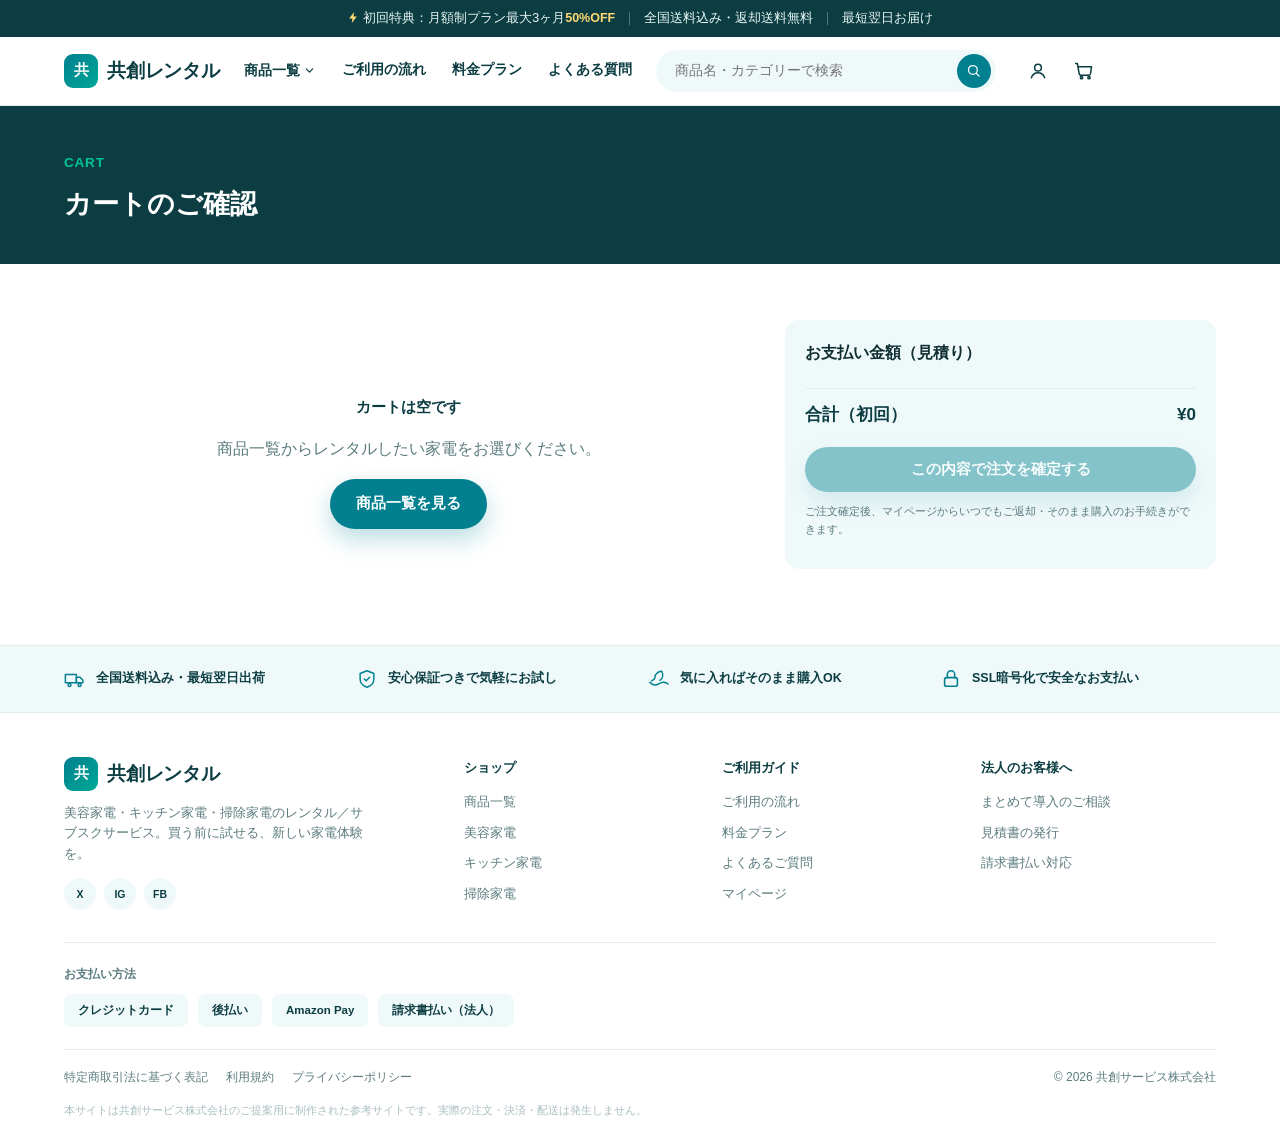
==== cart.html @ f58c416e "feat: 新增共创家电租赁服务全套静态网页及核心脚本 本次提交新增了共创家电租赁服务的全部前端静态页面，包括首页、商品列表页、商品详情页、购物车页、个人中心页、使用流程页以及法律声明页面；同时添加了" ====
<!DOCTYPE html>
<html lang="ja">
<head>
<meta charset="UTF-8">
<meta name="viewport" content="width=device-width, initial-scale=1.0">
<title>カート ｜ 共創レンタル</title>
<link rel="stylesheet" href="style.css">
</head>
<body>

<div id="site-header"></div>

<div class="page-hero">
  <div class="wrap">
    <p class="kicker">CART</p>
    <h1>カートのご確認</h1>
  </div>
</div>

<section class="section">
  <div class="wrap" id="cart-wrap" style="display:grid;grid-template-columns:1.6fr 1fr;gap:32px;align-items:start;">
    <div id="cart-list"></div>
    <div class="summary-box">
      <h4 style="margin-top:0;">お支払い金額（見積り）</h4>
      <div id="summary-rows"></div>
      <div class="summary-total"><span>合計（初回）</span><span id="summary-total">¥0</span></div>
      <button class="btn btn-primary" id="checkout-btn" style="width:100%;margin-top:18px;">この内容で注文を確定する</button>
      <p style="font-size:11px;color:var(--muted);margin-top:10px;">ご注文確定後、マイページからいつでもご返却・そのまま購入のお手続きができます。</p>
    </div>
  </div>
</section>

<div id="site-footer"></div>

<script src="app.js"></script>
<script>
  mountChrome("");

  function renderCart() {
    const cart = readCart();
    const listEl = document.getElementById("cart-list");
    const summaryEl = document.getElementById("summary-rows");
    const totalEl = document.getElementById("summary-total");

    if (cart.length === 0) {
      listEl.innerHTML = `<div class="empty-state">
        <p style="font-size:15px;font-weight:700;color:var(--dark);">カートは空です</p>
        <p>商品一覧からレンタルしたい家電をお選びください。</p>
        <a class="btn btn-primary" href="index.html">商品一覧を見る</a>
      </div>`;
      summaryEl.innerHTML = "";
      totalEl.textContent = "¥0";
      document.getElementById("checkout-btn").disabled = true;
      return;
    }

    listEl.innerHTML = cart.map((item, i) => {
      const p = getProduct(item.productId);
      const cat = p ? CATEGORY_META[p.category] : null;
      return `
      <div class="cart-row">
        <div class="thumb" style="background:${cat ? cat.bgFrom : "var(--cardbg)"};">${PRODUCT_ART[item.icon] || ""}</div>
        <div class="grow">
          <div class="name">${item.name}</div>
          <div class="meta">${item.planLabel}　/　${item.condition}${item.deliveryDate ? `　/　お届け予定日 ${item.deliveryDate}` : ""}</div>
          <button class="remove-btn" data-remove="${i}">削除</button>
        </div>
        <div class="price">${yen(item.price)}<div style="font-size:10.5px;font-weight:600;color:var(--muted);">/ ${item.unit}</div></div>
      </div>`;
    }).join("");

    let deliveryFee = cart.length * 480;
    let subtotal = cart.reduce((a, b) => a + b.price, 0);
    summaryEl.innerHTML = `
      <div class="summary-row"><span>商品レンタル料金（${cart.length}点）</span><span>${yen(subtotal)}</span></div>
      <div class="summary-row"><span>配送手数料</span><span>${yen(deliveryFee)}</span></div>
      <div class="summary-row"><span>返却送料</span><span>無料</span></div>
    `;
    totalEl.textContent = yen(subtotal + deliveryFee);
    document.getElementById("checkout-btn").disabled = false;

    listEl.querySelectorAll("[data-remove]").forEach(btn => {
      btn.addEventListener("click", () => {
        removeFromCart(parseInt(btn.dataset.remove, 10));
        updateCartBadge();
        renderCart();
      });
    });
  }

  document.getElementById("checkout-btn").addEventListener("click", () => {
    const cart = readCart();
    if (cart.length === 0) return;
    const orders = readOrders();
    const today = new Date().toISOString().slice(0, 10);
    cart.forEach((item) => {
      orders.unshift({
        id: "KS-" + Math.random().toString(36).slice(2, 8).toUpperCase(),
        productId: item.productId,
        name: item.name,
        icon: item.icon,
        planLabel: item.planLabel,
        price: item.price,
        status: "using",
        orderedAt: today,
      });
    });
    writeOrders(orders);
    clearCart();
    updateCartBadge();
    location.href = "mypage.html?ordered=1";
  });

  renderCart();
</script>
</body>
</html>
---- style.css ----
:root{
  --primary:#028090;
  --secondary:#00A896;
  --accent:#02C39A;
  --dark:#0B3D42;
  --dark2:#0f4c52;
  --text:#0F2E31;
  --muted:#5B7B7E;
  --cardbg:#F0F9FA;
  --line:#E3EEEE;
  --bg-hero:#DFF8FC;
  --warn:#C97A00;
  --sale:#E4572E;
  --radius:14px;
  --maxw:1200px;
  font-size:16px;
}
*{box-sizing:border-box;}
html,body{margin:0;padding:0;}
body{
  font-family:"Hiragino Kaku Gothic ProN","Hiragino Sans","Yu Gothic",-apple-system,BlinkMacSystemFont,"Segoe UI",Meiryo,sans-serif;
  color:var(--text);
  background:#fff;
  line-height:1.65;
  -webkit-font-smoothing:antialiased;
}
a{color:inherit;text-decoration:none;}
img{max-width:100%;display:block;}
.wrap{max-width:var(--maxw);margin:0 auto;padding:0 24px;}
button{font-family:inherit;cursor:pointer;}
svg{display:block;}

/* ---------- promo bar ---------- */
.promo-bar{
  background:var(--dark);color:#EAF7F6;font-size:12.5px;text-align:center;
  padding:8px 10px;display:flex;align-items:center;justify-content:center;gap:8px;flex-wrap:wrap;
}
.promo-bar b{color:#FFD873;}
.promo-bar svg{width:13px;height:13px;display:inline-block;vertical-align:-2px;color:#FFD873;}
.promo-bar .sep{opacity:.4;}

/* ---------- header ---------- */
.site-header{
  position:sticky;top:0;z-index:100;
  background:rgba(255,255,255,.96);backdrop-filter:blur(6px);
  border-bottom:1px solid var(--line);
}
.header-inner{
  max-width:var(--maxw);margin:0 auto;padding:13px 24px;
  display:flex;align-items:center;gap:22px;
}
.logo{display:flex;align-items:center;gap:9px;white-space:nowrap;}
.logo-mark{
  width:34px;height:34px;border-radius:9px;background:linear-gradient(135deg,var(--primary),var(--secondary));
  color:#fff;font-weight:800;font-size:15px;display:flex;align-items:center;justify-content:center;flex:none;
}
.logo-word{font-weight:800;font-size:19px;color:var(--dark);letter-spacing:-.01em;}

.main-nav{display:flex;align-items:center;gap:22px;font-size:14px;font-weight:700;color:var(--dark);white-space:nowrap;}
.main-nav a{padding:8px 2px;border-bottom:2px solid transparent;}
.main-nav a.active,.main-nav a:hover{border-bottom:2px solid var(--accent);}
.nav-item{position:relative;padding:8px 2px;}
.nav-item > span{display:flex;align-items:center;gap:3px;cursor:pointer;}
.nav-item > span svg{width:13px;height:13px;transition:transform .15s;}
.nav-item:hover > span svg{transform:rotate(180deg);}
.dropdown{
  position:absolute;top:100%;left:0;background:#fff;border:1px solid var(--line);border-radius:12px;
  box-shadow:0 16px 32px rgba(11,61,66,.14);padding:8px;min-width:170px;
  opacity:0;pointer-events:none;transform:translateY(6px);transition:opacity .15s, transform .15s;
}
.nav-item:hover .dropdown{opacity:1;pointer-events:auto;transform:translateY(0);}
.dropdown a{display:block;padding:9px 12px;border-radius:8px;font-size:13.5px;font-weight:600;}
.dropdown a:hover{background:var(--cardbg);color:var(--primary);border-bottom:none;}

.header-search{
  flex:1;max-width:340px;display:flex;align-items:center;background:var(--cardbg);
  border-radius:999px;padding:3px 4px 3px 16px;gap:8px;border:1px solid transparent;
}
.header-search:focus-within{border-color:var(--secondary);}
.header-search input{flex:1;border:none;background:none;font-size:13.5px;outline:none;color:var(--text);font-family:inherit;}
.header-search button{
  width:34px;height:34px;border-radius:50%;border:none;background:var(--primary);color:#fff;
  display:flex;align-items:center;justify-content:center;flex:none;
}
.header-search button svg{width:15px;height:15px;}

.header-actions{display:flex;align-items:center;gap:6px;}
.icon-btn{
  position:relative;width:40px;height:40px;border-radius:50%;display:flex;align-items:center;justify-content:center;
  color:var(--dark);
}
.icon-btn:hover{background:var(--cardbg);}
.icon-btn svg{width:20px;height:20px;}
.cart-badge{
  position:absolute;top:2px;right:2px;background:var(--accent);color:#fff;
  font-size:10px;font-weight:800;min-width:16px;height:16px;border-radius:8px;
  display:flex;align-items:center;justify-content:center;padding:0 3px;
}

/* ---------- hero ---------- */
.hero{
  background:linear-gradient(135deg,var(--bg-hero) 0%,#EAFBFB 55%,#ffffff 100%);
  padding:52px 0 40px;position:relative;overflow:hidden;
}
.hero-inner{max-width:var(--maxw);margin:0 auto;padding:0 24px;display:grid;grid-template-columns:1.05fr .95fr;gap:32px;align-items:center;position:relative;z-index:2;}
.eyebrow{display:inline-flex;align-items:center;gap:6px;background:#fff;border:1px solid var(--line);border-radius:999px;padding:6px 14px;font-size:12px;font-weight:800;color:var(--primary);margin-bottom:16px;}
.hero h1{font-size:33px;line-height:1.42;margin:0 0 14px;color:var(--dark);}
.hero p.lead{font-size:14.5px;color:var(--muted);margin:0 0 22px;max-width:500px;}
.hero-ctas{display:flex;gap:12px;flex-wrap:wrap;}
.btn{
  display:inline-flex;align-items:center;justify-content:center;gap:8px;
  padding:13px 26px;border-radius:999px;font-weight:700;font-size:14.5px;border:none;
  transition:transform .12s, box-shadow .12s;
}
.btn-primary{background:var(--primary);color:#fff;box-shadow:0 10px 24px rgba(2,128,144,.28);}
.btn-primary:hover{transform:translateY(-1px);box-shadow:0 12px 28px rgba(2,128,144,.36);}
.btn-outline{background:#fff;color:var(--primary);border:1.5px solid var(--primary);}
.btn-outline:hover{background:var(--cardbg);}
.btn-ghost{background:var(--cardbg);color:var(--dark);}
.btn-ghost:hover{background:#e4f2f2;}
.btn-sm{padding:9px 18px;font-size:12.5px;}
.btn:disabled{opacity:.45;cursor:not-allowed;}

.hero-badges{display:flex;gap:10px;margin-top:24px;flex-wrap:wrap;}
.badge{background:#fff;border:1px solid var(--line);border-radius:999px;padding:6px 14px;font-size:12px;color:var(--dark);font-weight:700;}

.hero-showcase{position:relative;height:380px;}
.hero-blob{position:absolute;border-radius:50%;filter:blur(0px);}
.hero-card{
  position:absolute;background:#fff;border-radius:18px;box-shadow:0 20px 44px rgba(11,61,66,.16);
  padding:16px;display:flex;align-items:center;gap:12px;
}
.hero-card .thumb{width:52px;height:52px;border-radius:12px;flex:none;display:flex;align-items:center;justify-content:center;}
.hero-card .thumb svg{width:100%;height:100%;}
.hero-card .name{font-size:12px;font-weight:700;color:var(--dark);max-width:130px;}
.hero-card .price{font-size:13px;font-weight:800;color:var(--primary);}
.hc-1{top:8px;left:24px;width:230px;animation:floatY 5s ease-in-out infinite;}
.hc-2{bottom:34px;left:60px;width:220px;animation:floatY 6s ease-in-out infinite .6s;}
.hc-3{top:130px;right:6px;width:210px;animation:floatY 5.5s ease-in-out infinite 1.1s;}
@keyframes floatY{0%,100%{transform:translateY(0);}50%{transform:translateY(-9px);}}

/* ---------- trust strip ---------- */
.trust-strip{background:var(--cardbg);padding:22px 0;border-top:1px solid var(--line);border-bottom:1px solid var(--line);}
.trust-grid{display:grid;grid-template-columns:repeat(4,1fr);gap:16px;}
.trust-item{display:flex;align-items:center;gap:10px;font-size:12.5px;font-weight:700;color:var(--dark);}
.trust-item svg{width:22px;height:22px;color:var(--primary);flex:none;}

/* ---------- section ---------- */
.section{padding:56px 0;}
.section-head{margin-bottom:28px;display:flex;align-items:flex-end;justify-content:space-between;gap:20px;flex-wrap:wrap;}
.kicker{color:var(--secondary);font-weight:800;font-size:12.5px;letter-spacing:.06em;margin:0 0 6px;}
.section-head h2{font-size:25px;margin:0;color:var(--dark);}
.section-head p{color:var(--muted);font-size:13.5px;margin:8px 0 0;}
.section-alt{background:var(--cardbg);}

/* ---------- category chips ---------- */
.cat-chips{display:flex;gap:10px;flex-wrap:wrap;margin-bottom:26px;}
.chip{
  padding:9px 18px;border-radius:999px;border:1.5px solid var(--line);background:#fff;
  font-size:13px;font-weight:700;color:var(--muted);
}
.chip.active{border-color:var(--primary);background:var(--dark);color:#fff;}
.chip:hover:not(.active){border-color:var(--secondary);color:var(--dark);}

/* ---------- product grid ---------- */
.product-grid{display:grid;grid-template-columns:repeat(5,1fr);gap:18px;}
.product-card{
  background:#fff;border:1px solid var(--line);border-radius:16px;
  padding:14px;transition:box-shadow .18s,transform .18s;position:relative;
}
.product-card:hover{box-shadow:0 18px 36px rgba(11,61,66,.14);transform:translateY(-4px);}
.product-thumb{
  border-radius:12px;aspect-ratio:1/1;
  display:flex;align-items:center;justify-content:center;margin-bottom:12px;position:relative;overflow:hidden;
}
.product-thumb svg{width:72%;height:72%;filter:drop-shadow(0 10px 14px rgba(11,61,66,.14));}
.wish-btn{
  position:absolute;top:9px;right:9px;width:30px;height:30px;border-radius:50%;background:#fff;
  display:flex;align-items:center;justify-content:center;box-shadow:0 4px 10px rgba(11,61,66,.14);border:none;
}
.wish-btn svg{width:15px;height:15px;color:var(--muted);}
.pbadge{position:absolute;top:9px;left:9px;font-size:10px;font-weight:800;padding:4px 9px;border-radius:999px;color:#fff;}
.pbadge-pop{background:var(--primary);}
.pbadge-new{background:var(--accent);}
.pbadge-sale{background:var(--sale);}
.product-cat{font-size:10.5px;color:var(--muted);font-weight:700;margin-bottom:4px;}
.product-title{font-size:13.5px;font-weight:700;color:var(--text);margin:0 0 6px;min-height:38px;}
.product-rating{font-size:11px;color:var(--muted);margin-bottom:9px;display:flex;align-items:center;gap:5px;}
.stars{color:#F2B705;display:inline-flex;gap:1px;vertical-align:middle;}
.stars svg{width:11px;height:11px;}
.product-price-row{display:flex;align-items:baseline;gap:7px;flex-wrap:wrap;}
.product-price{font-size:15.5px;font-weight:800;color:var(--primary);}
.product-price-was{font-size:11.5px;color:var(--muted);text-decoration:line-through;}
.product-price small{font-weight:600;color:var(--muted);font-size:10.5px;}
.quick-add{
  margin-top:10px;width:100%;padding:9px;border-radius:10px;background:var(--dark);color:#fff;
  font-size:12px;font-weight:700;border:none;opacity:0;transform:translateY(4px);transition:opacity .15s, transform .15s;
}
.product-card:hover .quick-add{opacity:1;transform:translateY(0);}

/* ---------- flow steps ---------- */
.flow-steps{display:grid;grid-template-columns:repeat(5,1fr);gap:0;position:relative;}
.flow-step{background:#fff;border:1px solid var(--line);border-radius:var(--radius);padding:22px 16px;text-align:center;position:relative;z-index:2;}
.flow-step .icon-circle{width:64px;height:64px;border-radius:50%;background:var(--cardbg);display:flex;align-items:center;justify-content:center;margin:0 auto 14px;}
.flow-step .icon-circle svg{width:30px;height:30px;color:var(--primary);}
.flow-step h3{font-size:13.5px;margin:0 0 8px;color:var(--dark);}
.flow-step p{font-size:11.5px;color:var(--muted);margin:0;}
.flow-arrow{display:flex;align-items:center;justify-content:center;color:var(--accent);font-size:22px;font-weight:800;z-index:1;margin:0 -4px;}

/* ---------- plan cards ---------- */
.plan-grid{display:grid;grid-template-columns:1fr 1fr;gap:20px;}
.plan-card{border-radius:16px;padding:28px;}
.plan-dark{background:var(--dark);color:#fff;}
.plan-light{background:var(--cardbg);color:var(--text);}
.plan-card h3{font-size:20px;margin:0 0 6px;}
.plan-card .sub{font-size:12.5px;opacity:.8;margin-bottom:16px;}
.plan-card ul{margin:0;padding-left:18px;font-size:13px;}
.plan-card li{margin-bottom:9px;}

/* ---------- cards / boxes ---------- */
.box-grid-3{display:grid;grid-template-columns:repeat(3,1fr);gap:16px;}
.box-grid-4{display:grid;grid-template-columns:repeat(4,1fr);gap:16px;}
.info-card{background:#fff;border:1px solid var(--line);border-radius:var(--radius);padding:20px;}
.info-card .icon-circle{width:52px;height:52px;border-radius:50%;background:var(--cardbg);display:flex;align-items:center;justify-content:center;margin-bottom:12px;}
.info-card .icon-circle svg{width:24px;height:24px;color:var(--primary);}
.info-card h4{margin:0 0 8px;font-size:14.5px;color:var(--dark);}
.info-card p{margin:0;font-size:12.5px;color:var(--muted);}

/* ---------- reviews ---------- */
.reviews-layout{display:grid;grid-template-columns:.8fr 1.6fr;gap:32px;align-items:start;}
.rating-summary{background:#fff;border:1px solid var(--line);border-radius:16px;padding:24px;}
.rating-big{font-size:42px;font-weight:800;color:var(--dark);line-height:1;}
.rating-summary .stars{margin:8px 0;}
.rating-summary .stars svg{width:15px;height:15px;}
.rating-count{font-size:12.5px;color:var(--muted);margin-bottom:18px;}
.rbar-row{display:flex;align-items:center;gap:8px;font-size:11.5px;color:var(--muted);margin-bottom:7px;}
.rbar-label{width:26px;flex:none;font-weight:700;}
.rbar-track{flex:1;height:7px;border-radius:4px;background:var(--cardbg);overflow:hidden;}
.rbar-fill{height:100%;background:#F2B705;border-radius:4px;}
.rbar-count{width:44px;text-align:right;flex:none;}
.review-card{background:#fff;border:1px solid var(--line);border-radius:14px;padding:18px 20px;margin-bottom:14px;}
.review-head{display:flex;align-items:center;gap:12px;margin-bottom:10px;}
.avatar{width:38px;height:38px;border-radius:50%;background:var(--dark);color:#fff;font-weight:800;font-size:14px;display:flex;align-items:center;justify-content:center;flex:none;}
.review-name{font-size:13px;font-weight:700;color:var(--dark);}
.review-date{font-size:11px;color:var(--muted);}
.review-stars{margin-left:auto;}
.review-stars svg{width:12px;height:12px;}
.review-tags{display:flex;flex-wrap:wrap;gap:6px;margin-bottom:8px;}
.rtag{font-size:10.5px;background:var(--cardbg);color:var(--primary);padding:3px 9px;border-radius:999px;font-weight:700;}
.review-text{font-size:12.8px;color:var(--text);margin:0;line-height:1.7;}

/* ---------- FAQ accordion ---------- */
.accordion{max-width:820px;}
.accordion-item{background:#fff;border:1px solid var(--line);border-radius:12px;margin-bottom:10px;overflow:hidden;}
.accordion-head{display:flex;align-items:center;justify-content:space-between;gap:14px;padding:17px 20px;cursor:pointer;font-size:13.5px;font-weight:700;color:var(--dark);}
.accordion-head .qmark{color:var(--primary);font-weight:800;margin-right:6px;}
.accordion-head svg{width:16px;height:16px;color:var(--muted);flex:none;transition:transform .18s;}
.accordion-item.open .accordion-head svg{transform:rotate(45deg);}
.accordion-body{max-height:0;overflow:hidden;transition:max-height .22s ease;}
.accordion-item.open .accordion-body{max-height:220px;}
.accordion-body-inner{padding:0 20px 18px 20px;font-size:12.8px;color:var(--muted);line-height:1.75;}

/* ---------- CTA band ---------- */
.cta-band{
  background:linear-gradient(120deg,var(--dark) 0%,var(--dark2) 100%);border-radius:22px;padding:44px 44px;
  display:flex;align-items:center;justify-content:space-between;gap:24px;flex-wrap:wrap;color:#fff;
}
.cta-band h3{font-size:22px;margin:0 0 8px;}
.cta-band p{margin:0;font-size:13px;color:#BFE3E0;}

/* ---------- footer ---------- */
.footer-logo{margin-bottom:12px;}
.footer-desc{font-size:12.5px;color:var(--muted);max-width:300px;margin:0 0 14px;}
.footer-social{display:flex;gap:8px;}
.social-dot{width:32px;height:32px;border-radius:50%;background:var(--cardbg);color:var(--dark);font-size:10.5px;font-weight:800;display:flex;align-items:center;justify-content:center;}
.site-footer{background:#fff;padding:44px 0 22px;}
.footer-grid{display:grid;grid-template-columns:1.6fr 1fr 1fr 1fr;gap:24px;margin-bottom:28px;}
.footer-grid h5{color:var(--dark);font-size:13px;margin:0 0 14px;}
.footer-grid ul{list-style:none;margin:0;padding:0;font-size:12.5px;}
.footer-grid li{margin-bottom:10px;}
.footer-grid a{color:var(--muted);}
.footer-grid a:hover{color:var(--primary);}
.footer-methods{border-top:1px solid var(--line);padding:22px 0;}
.footer-methods-label{font-size:11.5px;color:var(--muted);font-weight:700;margin-bottom:10px;}
.pay-badges{display:flex;gap:10px;flex-wrap:wrap;}
.pay-badge{background:var(--cardbg);color:var(--dark);font-size:11.5px;font-weight:700;padding:7px 14px;border-radius:8px;}
.footer-bottom{border-top:1px solid var(--line);padding-top:18px;font-size:12px;color:var(--muted);display:flex;justify-content:space-between;flex-wrap:wrap;gap:10px;}
.legal-links{display:flex;gap:18px;flex-wrap:wrap;}
.legal-links a:hover{color:var(--primary);}
.ref-note{font-size:10.5px;color:#A9BEC0;margin:14px 0 0;}

/* ---------- product detail page ---------- */
.breadcrumb{font-size:12px;color:var(--muted);margin:18px 0;}
.breadcrumb a:hover{color:var(--primary);}
.pd-grid{display:grid;grid-template-columns:.72fr .95fr .85fr;gap:32px;align-items:start;}
.pd-gallery-main{border-radius:18px;aspect-ratio:1/1;display:flex;align-items:center;justify-content:center;position:relative;overflow:hidden;}
.pd-gallery-main svg{width:58%;height:58%;filter:drop-shadow(0 16px 22px rgba(11,61,66,.16));}
.pd-thumbs{display:flex;gap:10px;margin-top:12px;}
.pd-thumb{width:64px;height:64px;border-radius:10px;border:1.5px solid var(--line);display:flex;align-items:center;justify-content:center;padding:8px;}
.pd-thumb.active{border-color:var(--primary);}
.pd-thumb svg{width:100%;height:100%;}
.pd-badges{display:flex;gap:8px;margin-bottom:10px;}
.pd-tagline{font-size:13px;color:var(--secondary);font-weight:700;margin:0 0 6px;}
.pd-title{font-size:22px;margin:0 0 8px;color:var(--dark);}
.pd-rating{font-size:13px;color:var(--muted);margin-bottom:16px;display:flex;align-items:center;gap:8px;}
.pd-rating .stars svg{width:13px;height:13px;}
.pd-plan-toggle{display:flex;gap:8px;margin-bottom:18px;}
.toggle-btn{flex:1;padding:12px;border-radius:10px;border:1.5px solid var(--line);background:#fff;text-align:center;font-weight:700;font-size:13px;color:var(--muted);cursor:pointer;}
.toggle-btn.active{border-color:var(--primary);background:var(--cardbg);color:var(--primary);}
.toggle-btn small{display:block;font-weight:600;font-size:11px;margin-top:2px;}
.pd-price-box{background:var(--cardbg);border-radius:14px;padding:18px 20px;margin-bottom:18px;}
.pd-price{font-size:27px;font-weight:800;color:var(--primary);}
.pd-price small{font-size:12px;font-weight:600;color:var(--muted);}
.pd-price-was{font-size:13px;color:var(--muted);text-decoration:line-through;margin-right:8px;}
.pd-condition{display:flex;gap:10px;margin-bottom:20px;}
.cond-btn{flex:1;padding:10px;border-radius:10px;border:1.5px solid var(--line);text-align:center;font-size:12.5px;font-weight:700;color:var(--muted);background:#fff;cursor:pointer;}
.cond-btn.active{border-color:var(--accent);color:var(--dark);background:#fff;box-shadow:0 0 0 2px rgba(2,195,154,.25) inset;}
.pd-actions{display:flex;gap:10px;margin-bottom:22px;}
.pd-note{background:#fff;border:1px solid var(--line);border-radius:12px;padding:16px;font-size:12.5px;color:var(--muted);margin-bottom:14px;}
.pd-note b{color:var(--dark);}
.spec-table{width:100%;border-collapse:collapse;font-size:13px;}
.spec-table tr{border-bottom:1px solid var(--line);}
.spec-table td{padding:10px 4px;}
.spec-table td:first-child{color:var(--muted);width:36%;}
.pd-tabs{display:flex;gap:4px;border-bottom:1px solid var(--line);margin:44px 0 24px;}
.pd-tab{padding:12px 20px;font-size:13.5px;font-weight:700;color:var(--muted);border-bottom:2px solid transparent;cursor:pointer;}
.pd-tab.active{color:var(--dark);border-bottom-color:var(--primary);}
.pd-tabpanel{display:none;}
.pd-tabpanel.active{display:block;}
.toast{
  position:fixed;bottom:26px;left:50%;transform:translateX(-50%) translateY(16px);
  background:var(--dark);color:#fff;padding:13px 22px;border-radius:999px;font-size:13.5px;font-weight:700;
  opacity:0;pointer-events:none;transition:opacity .2s, transform .2s;z-index:999;
}
.toast.show{opacity:1;transform:translateX(-50%) translateY(0);}

/* ---------- generic page header ---------- */
.page-hero{background:var(--dark);color:#fff;padding:38px 0;}
.page-hero .kicker{color:var(--accent);}
.page-hero h1{font-size:27px;margin:8px 0 0;}
.page-hero p{color:#BFE3E0;font-size:13.5px;margin:8px 0 0;max-width:560px;}

/* ---------- cart / mypage ---------- */
.cart-row{display:flex;align-items:center;gap:16px;background:#fff;border:1px solid var(--line);border-radius:12px;padding:14px;margin-bottom:12px;}
.cart-row .thumb{width:64px;height:64px;border-radius:10px;display:flex;align-items:center;justify-content:center;flex:none;}
.cart-row .thumb svg{width:82%;height:82%;}
.cart-row .grow{flex:1;}
.cart-row .name{font-weight:700;font-size:14px;}
.cart-row .meta{font-size:12px;color:var(--muted);margin-top:3px;}
.cart-row .price{font-weight:800;color:var(--primary);font-size:14.5px;white-space:nowrap;}
.remove-btn{background:none;border:none;color:var(--muted);font-size:12px;text-decoration:underline;margin-top:6px;padding:0;}
.summary-box{background:var(--cardbg);border-radius:14px;padding:20px;position:sticky;top:90px;}
.summary-row{display:flex;justify-content:space-between;font-size:13.5px;margin-bottom:10px;}
.summary-total{display:flex;justify-content:space-between;font-size:17px;font-weight:800;color:var(--dark);border-top:1px solid var(--line);padding-top:12px;margin-top:8px;}
.empty-state{text-align:center;padding:60px 20px;color:var(--muted);}
.step-badge{display:inline-flex;align-items:center;gap:6px;background:var(--cardbg);color:var(--primary);font-weight:800;font-size:12px;padding:5px 12px;border-radius:999px;margin-bottom:10px;}
.order-card{background:#fff;border:1px solid var(--line);border-radius:14px;padding:18px 20px;margin-bottom:16px;}
.order-card .head{display:flex;justify-content:space-between;align-items:center;margin-bottom:10px;}
.status-pill{font-size:11.5px;font-weight:800;padding:4px 10px;border-radius:999px;}
.status-using{background:#E7F6EE;color:#1C8A56;}
.status-returned{background:#EEF1F5;color:#5B6B7A;}
.barcode{
  background:repeating-linear-gradient(90deg,#0F2E31 0 2px,transparent 2px 5px);
  height:52px;border-radius:6px;margin:12px 0;
}

/* ---------- booking / reservation widget ---------- */
.booking-widget{position:sticky;top:88px;}
.booking-card{background:#fff;border:1px solid var(--line);border-radius:16px;padding:20px;box-shadow:0 14px 32px rgba(11,61,66,.08);}
.booking-card h4{margin:0 0 12px;font-size:14.5px;color:var(--dark);}
.booking-location{
  display:flex;align-items:flex-start;gap:8px;background:var(--cardbg);border-radius:10px;
  padding:10px 12px;font-size:12px;color:var(--text);margin-bottom:14px;line-height:1.6;
}
.booking-location svg{width:15px;height:15px;color:var(--primary);flex:none;margin-top:1px;}
.pref-select{
  border:1px solid var(--line);border-radius:6px;padding:2px 6px;font-size:12px;font-family:inherit;
  color:var(--dark);font-weight:700;background:#fff;
}
.cal-month-label{font-size:12.5px;font-weight:700;color:var(--dark);margin-bottom:8px;}
.cal-scroll{max-height:230px;overflow-y:auto;border:1px solid var(--line);border-radius:10px;padding:6px 8px;}
.cal-table{width:100%;border-collapse:collapse;}
.cal-table th{font-size:11px;color:var(--muted);font-weight:700;padding:5px 0;text-align:center;}
.cal-table th.sun{color:var(--sale);}
.cal-table th.sat{color:var(--primary);}
.cal-table td{text-align:center;padding:2px;}
.cal-cell{
  width:100%;background:none;border:none;border-radius:8px;padding:5px 0 6px;font-family:inherit;
  display:flex;flex-direction:column;align-items:center;gap:1px;
}
.cal-cell:not(.disabled):not(.selected):hover{background:var(--cardbg);}
.cal-num{font-size:12.5px;font-weight:700;color:var(--text);}
.cal-cell.sun .cal-num{color:var(--sale);}
.cal-cell.sat .cal-num{color:var(--primary);}
.cal-dash{font-size:9px;color:var(--muted);}
.cal-cell.disabled{opacity:.3;cursor:not-allowed;}
.cal-cell.selected{background:var(--dark);}
.cal-cell.selected .cal-num{color:#fff;}
.cal-cell.selected .cal-dash{color:#BFE3E0;}
.selected-date-line{font-size:12px;color:var(--muted);margin:12px 0 4px;}
.selected-date-line b{color:var(--dark);}
.reserve-btn{
  width:100%;margin-top:12px;padding:15px;border-radius:12px;background:var(--primary);color:#fff;
  font-weight:800;font-size:14.5px;border:none;display:flex;align-items:center;justify-content:center;gap:8px;
}
.reserve-btn svg{width:17px;height:17px;}
.reserve-btn:disabled{opacity:.4;}
.biz-quote-toggle{
  width:100%;margin-top:10px;padding:12px;border-radius:12px;background:#fff;border:1.5px solid var(--line);
  color:var(--dark);font-weight:700;font-size:12.5px;
}
.biz-quote-panel{display:none;margin-top:10px;padding:14px;background:var(--cardbg);border-radius:10px;font-size:11.8px;color:var(--muted);line-height:1.8;}
.biz-quote-panel.open{display:block;}
.biz-quote-panel a{color:var(--primary);font-weight:700;}
.cancel-note{font-size:11px;color:var(--muted);text-align:center;margin-top:12px;line-height:1.7;}
.cancel-note b{color:var(--primary);}
.stock-line{
  display:flex;align-items:center;gap:7px;margin-top:14px;padding:11px 14px;background:#E7F6EE;border-radius:10px;
  font-size:12px;font-weight:700;color:#1C8A56;
}
.stock-line svg{width:15px;height:15px;flex:none;}

/* ---------- generic popup modal ---------- */
.pm-overlay{
  display:none;position:fixed;inset:0;background:rgba(11,61,66,.55);z-index:400;
  align-items:center;justify-content:center;padding:24px;
}
.pm-overlay.open{display:flex;}
.pm-modal{background:#fff;border-radius:16px;max-width:640px;width:100%;max-height:88vh;overflow-y:auto;position:relative;box-shadow:0 30px 60px rgba(11,61,66,.25);}
.pm-modal.pm-wide{max-width:760px;}
.pm-close{position:absolute;top:14px;right:16px;width:32px;height:32px;border-radius:50%;background:var(--cardbg);border:none;display:flex;align-items:center;justify-content:center;color:var(--muted);z-index:2;}
.pm-close svg{width:15px;height:15px;}
.btn-icon{display:inline-flex;width:15px;height:15px;vertical-align:-2px;}
.btn-icon svg{width:100%;height:100%;}
.pm-bar{background:var(--primary);color:#fff;text-align:center;font-weight:800;font-size:15px;padding:16px 44px;}
.pm-body{padding:26px 30px 30px;}

/* period + quantity modal */
.pm-product-line{text-align:center;font-size:14px;font-weight:700;color:var(--dark);margin-bottom:4px;}
.pm-price-line{text-align:center;font-size:30px;font-weight:800;color:var(--dark);margin-bottom:18px;}
.pm-price-line small{font-size:12.5px;font-weight:600;color:var(--muted);}
.pm-grid{display:grid;grid-template-columns:1.35fr 1fr;gap:28px;border-top:1px solid var(--line);padding-top:22px;}
.pm-col h5{font-size:13px;color:var(--dark);margin:0 0 10px;}
.pm-loc-note{font-size:11.8px;color:var(--muted);margin-bottom:12px;}
.pm-loc-note b{color:var(--primary);}
.pm-date-row{display:flex;align-items:center;gap:10px;}
.pm-date-btn{
  flex:1;border:1.5px solid var(--line);border-radius:10px;padding:11px 8px;text-align:center;
  background:#fff;cursor:pointer;font-family:inherit;
}
.pm-date-btn small{display:block;font-size:10px;color:var(--muted);font-weight:700;margin-bottom:3px;}
.pm-date-btn .val{font-size:14.5px;font-weight:800;color:var(--dark);}
.pm-date-arrow{color:var(--muted);}
.pm-period-summary{font-size:12.5px;color:var(--dark);font-weight:700;margin:14px 0 8px;}
.pm-period-notes{font-size:11.5px;color:var(--muted);line-height:2;}
.pm-mini-cal{border:1px solid var(--line);border-radius:10px;padding:8px 10px;margin-top:10px;display:none;}
.pm-mini-cal.open{display:block;}
.qty-row{display:flex;align-items:center;gap:10px;}
.qty-btn{width:36px;height:36px;border-radius:8px;border:1.5px solid var(--line);background:#fff;font-size:17px;font-weight:800;color:var(--dark);}
.qty-value{width:46px;text-align:center;font-size:15.5px;font-weight:800;}
.pm-total-line{margin-top:20px;font-size:13px;color:var(--muted);display:flex;justify-content:space-between;border-top:1px solid var(--line);padding-top:14px;}
.pm-total-line b{font-size:16px;color:var(--dark);}
.pm-actions{display:flex;flex-direction:column;gap:10px;margin-top:20px;}

/* choice modal */
.pm-choice-title{text-align:center;font-size:16px;font-weight:800;color:var(--dark);margin:0 0 20px;}
.choice-grid{display:grid;grid-template-columns:1fr 1fr;gap:18px;}
.choice-card{border:1px solid var(--line);border-radius:14px;overflow:hidden;display:flex;flex-direction:column;}
.choice-img{
  height:110px;display:flex;align-items:center;justify-content:center;position:relative;
}
.choice-tag{position:absolute;top:10px;left:10px;background:var(--accent);color:#fff;font-size:10px;font-weight:800;padding:4px 10px;border-radius:999px;}
.choice-img svg{width:44px;height:44px;color:var(--primary);}
.choice-body{padding:16px 18px 18px;display:flex;flex-direction:column;flex:1;}
.choice-eyebrow{font-size:11px;color:var(--muted);margin:0 0 4px;}
.choice-body h4{font-size:15px;color:var(--dark);margin:0 0 12px;}
.choice-body ul{list-style:none;margin:0 0 16px;padding:0;font-size:11.5px;color:var(--text);flex:1;}
.choice-body li{margin-bottom:8px;padding-left:17px;position:relative;line-height:1.5;}
.choice-body li::before{content:"✓";position:absolute;left:0;color:var(--secondary);font-weight:800;}
.choice-body button{width:100%;}

/* ---------- legal page ---------- */
.legal-block{margin-bottom:36px;}
.legal-block h2{font-size:18px;color:var(--dark);margin:0 0 14px;}
.legal-table{width:100%;border-collapse:collapse;font-size:13px;}
.legal-table tr{border-bottom:1px solid var(--line);}
.legal-table td{padding:12px 8px;vertical-align:top;}
.legal-table td:first-child{width:200px;color:var(--muted);font-weight:700;}

@media (max-width:980px){
  .hero-inner{grid-template-columns:1fr;}
  .hero-showcase{display:none;}
  .product-grid{grid-template-columns:repeat(2,1fr);}
  .flow-steps{grid-template-columns:1fr;}
  .flow-arrow{transform:rotate(90deg);margin:6px 0;}
  .plan-grid,.box-grid-3,.box-grid-4,.trust-grid{grid-template-columns:1fr;}
  .pd-grid{grid-template-columns:1fr;}
  .pm-grid,.choice-grid{grid-template-columns:1fr;}
  .reviews-layout{grid-template-columns:1fr;}
  .footer-grid{grid-template-columns:1fr 1fr;}
  .header-search{display:none;}
  .main-nav{display:none;}
}
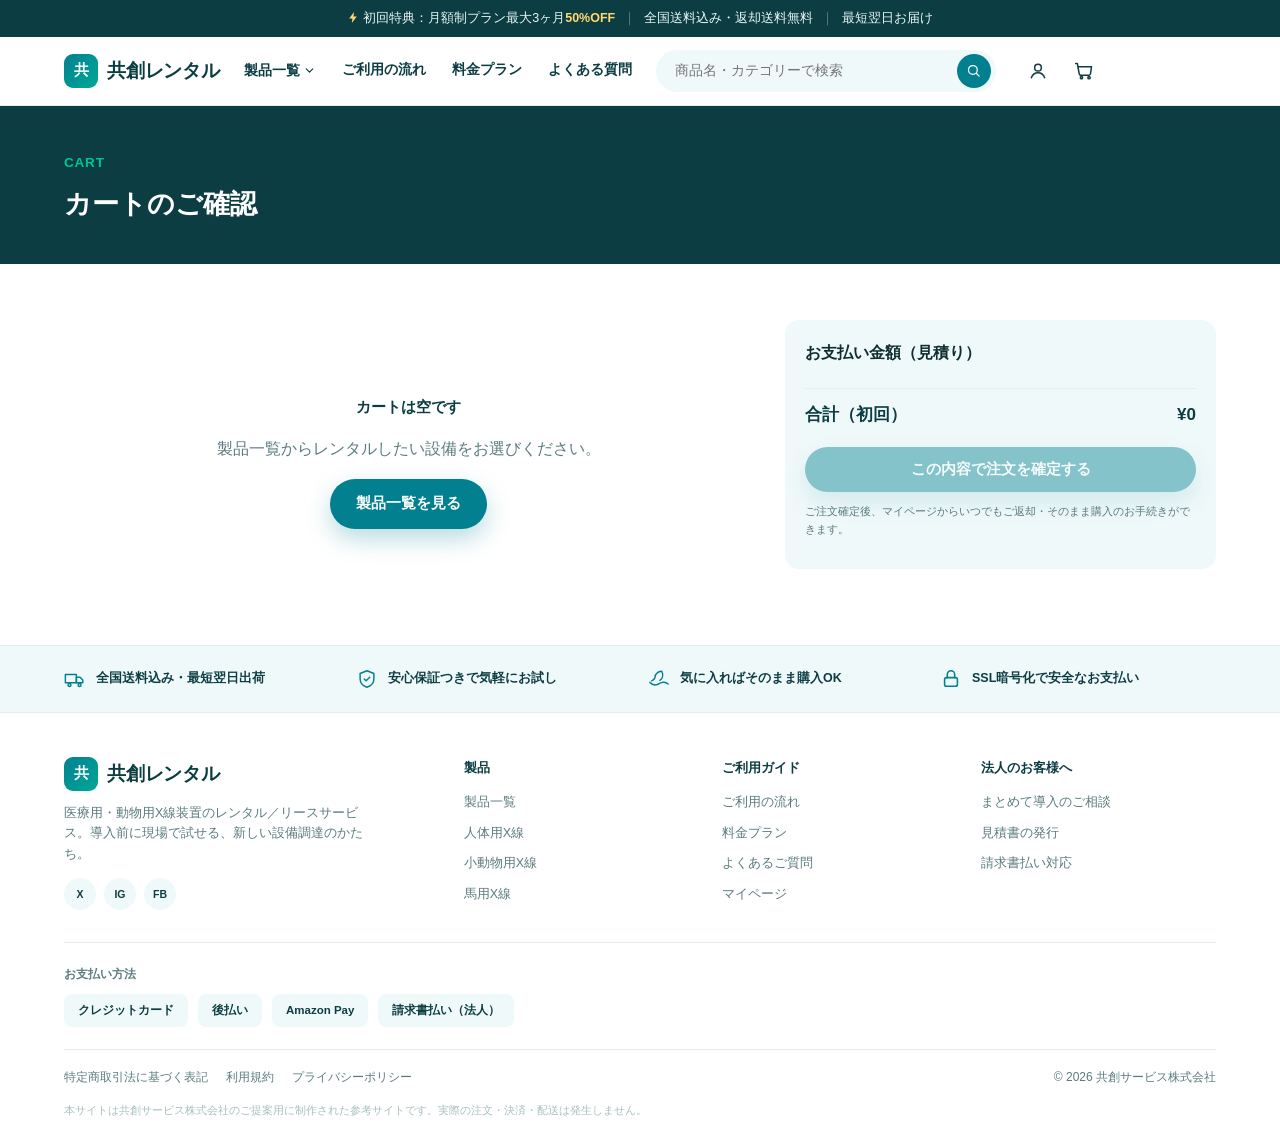
==== commit 67326db8: "feat: 完成全站从家电租赁到医用X线设备租赁的全量改版 替换全站所有商品分类、产品列表、文案定价及服务条款，将原家用家电租赁服务切换为医用、兽用X线设备租赁服务，同步更新了配送安装费、退换货流程等" ====
--- a/cart.html
+++ b/cart.html
@@ -45,8 +45,8 @@
     if (cart.length === 0) {
       listEl.innerHTML = `<div class="empty-state">
         <p style="font-size:15px;font-weight:700;color:var(--dark);">カートは空です</p>
-        <p>商品一覧からレンタルしたい家電をお選びください。</p>
-        <a class="btn btn-primary" href="index.html">商品一覧を見る</a>
+        <p>製品一覧からレンタルしたい設備をお選びください。</p>
+        <a class="btn btn-primary" href="index.html">製品一覧を見る</a>
       </div>`;
       summaryEl.innerHTML = "";
       totalEl.textContent = "¥0";
@@ -69,12 +69,12 @@
       </div>`;
     }).join("");
 
-    let deliveryFee = cart.length * 480;
+    let deliveryFee = cart.length * 8800;
     let subtotal = cart.reduce((a, b) => a + b.price, 0);
     summaryEl.innerHTML = `
-      <div class="summary-row"><span>商品レンタル料金（${cart.length}点）</span><span>${yen(subtotal)}</span></div>
-      <div class="summary-row"><span>配送手数料</span><span>${yen(deliveryFee)}</span></div>
-      <div class="summary-row"><span>返却送料</span><span>無料</span></div>
+      <div class="summary-row"><span>装置レンタル料金（${cart.length}点）</span><span>${yen(subtotal)}</span></div>
+      <div class="summary-row"><span>配送・設置手数料</span><span>${yen(deliveryFee)}</span></div>
+      <div class="summary-row"><span>返却（引取）送料</span><span>無料</span></div>
     `;
     totalEl.textContent = yen(subtotal + deliveryFee);
     document.getElementById("checkout-btn").disabled = false;
